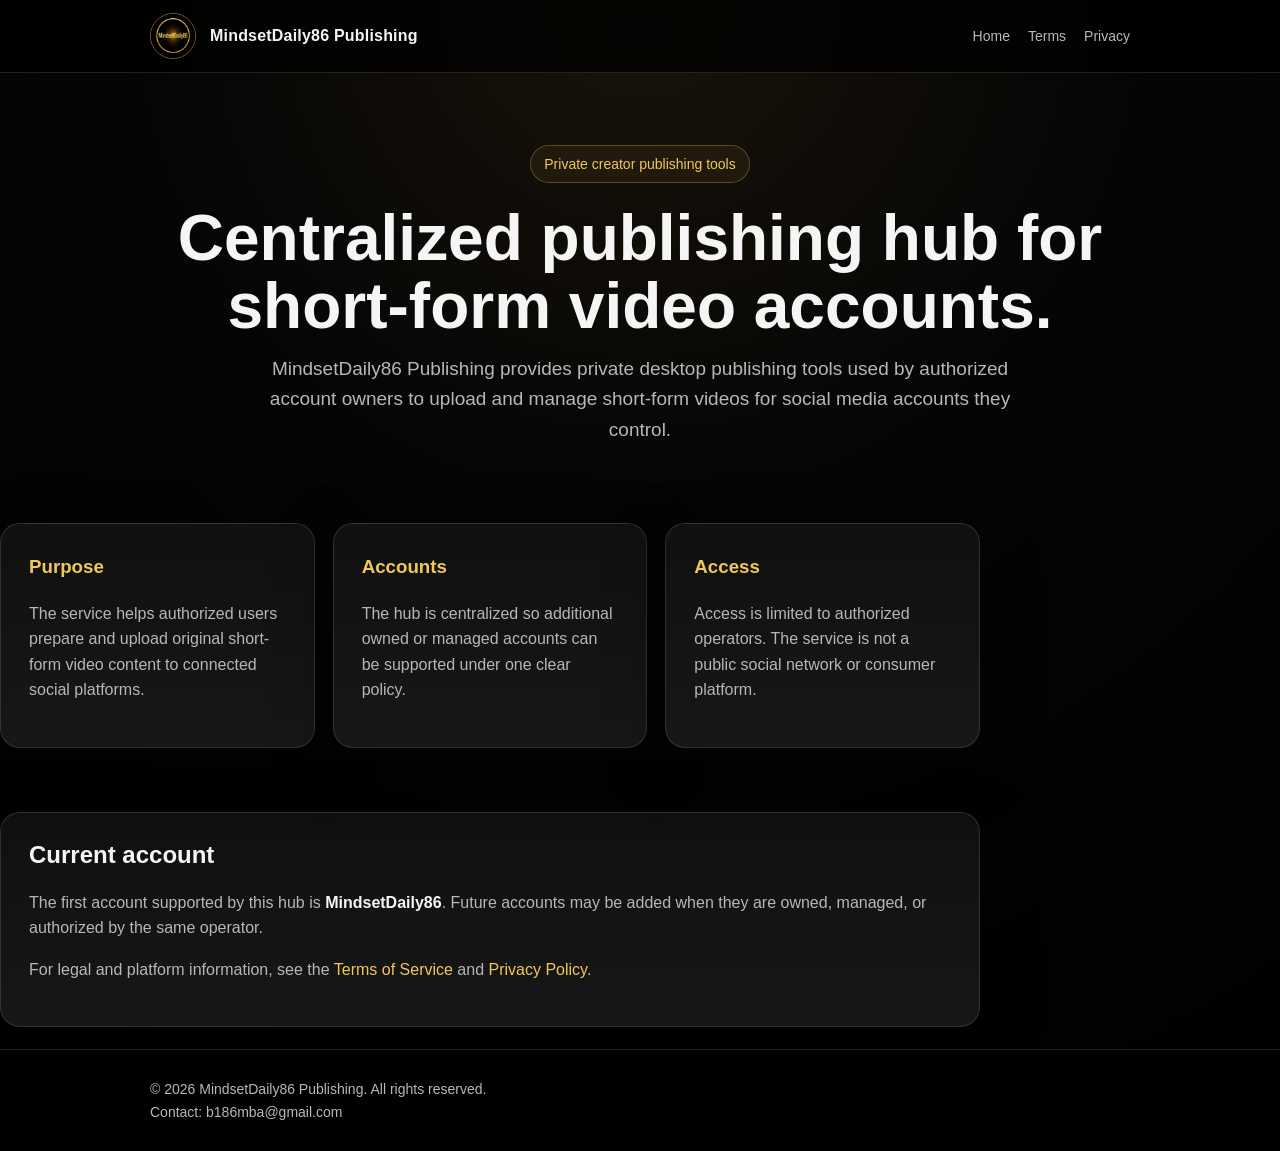
==== index.html @ 81a223ee "Add files via upload" ====
<!doctype html>
<html lang="en">
<head>
  <meta charset="utf-8">
  <meta name="viewport" content="width=device-width, initial-scale=1">
  <title>MindsetDaily86 Publishing</title>
  <meta name="description" content="Centralized publishing information, Terms of Service, and Privacy Policy for MindsetDaily86 Publishing.">
  <link rel="stylesheet" href="styles.css">
</head>
<body>
  <header>
    <div class="wrap nav">
      <a class="brand" href="index.html">
        <img class="logo" src="mindsetdaily86-logo.png" alt="MindsetDaily86 Publishing logo">
        <span>MindsetDaily86 Publishing</span>
      </a>
      <nav class="links" aria-label="Main navigation">
        <a href="index.html">Home</a>
        <a href="terms.html">Terms</a>
        <a href="privacy.html">Privacy</a>
      </nav>
    </div>
  </header>
  
<main>
  <section class="hero wrap">
    <span class="badge">Private creator publishing tools</span>
    <h1>Centralized publishing hub for short-form video accounts.</h1>
    <p class="lead">
      MindsetDaily86 Publishing provides private desktop publishing tools used by authorized account owners
      to upload and manage short-form videos for social media accounts they control.
    </p>
  </section>

  <section class="wrap grid" aria-label="Service summary">
    <article class="card">
      <h3>Purpose</h3>
      <p>
        The service helps authorized users prepare and upload original short-form video content to connected
        social platforms.
      </p>
    </article>
    <article class="card">
      <h3>Accounts</h3>
      <p>
        The hub is centralized so additional owned or managed accounts can be supported under one clear policy.
      </p>
    </article>
    <article class="card">
      <h3>Access</h3>
      <p>
        Access is limited to authorized operators. The service is not a public social network or consumer platform.
      </p>
    </article>
  </section>

  <section class="wrap card">
    <h2>Current account</h2>
    <p>
      The first account supported by this hub is <strong>MindsetDaily86</strong>. Future accounts may be added
      when they are owned, managed, or authorized by the same operator.
    </p>
    <p>
      For legal and platform information, see the <a href="terms.html">Terms of Service</a> and
      <a href="privacy.html">Privacy Policy</a>.
    </p>
  </section>
</main>

  <footer>
    <div class="wrap">
      © 2026 MindsetDaily86 Publishing. All rights reserved.
      <br>
      <span class="small">Contact: b186mba@gmail.com</span>
    </div>
  </footer>
</body>
</html>
---- styles.css ----
:root {
  --bg: #050505;
  --panel: #101010;
  --panel-2: #171717;
  --text: #f5f5f5;
  --muted: #b7b7b7;
  --gold: #d8a93d;
  --gold-2: #f0c85a;
  --line: rgba(255,255,255,.12);
}
* { box-sizing: border-box; }
body {
  margin: 0;
  font-family: Arial, Helvetica, sans-serif;
  background: radial-gradient(circle at top center, #19130a 0, #050505 38%, #000 100%);
  color: var(--text);
  line-height: 1.6;
}
a { color: var(--gold-2); text-decoration: none; }
a:hover { text-decoration: underline; }
.wrap {
  width: min(980px, calc(100% - 32px));
  margin: 0 auto;
}
header {
  border-bottom: 1px solid var(--line);
  background: rgba(0,0,0,.7);
  position: sticky;
  top: 0;
  backdrop-filter: blur(10px);
}
.nav {
  min-height: 72px;
  display: flex;
  align-items: center;
  justify-content: space-between;
  gap: 24px;
}
.brand {
  display: flex;
  align-items: center;
  gap: 14px;
  color: var(--text);
  font-weight: 700;
  letter-spacing: .2px;
}
.logo {
  width: 46px;
  height: 46px;
  border-radius: 50%;
  object-fit: cover;
  border: 1px solid rgba(216,169,61,.55);
}
.links { display: flex; gap: 18px; flex-wrap: wrap; }
.links a { color: var(--muted); font-size: 14px; }
.hero {
  padding: 72px 0 44px;
  text-align: center;
}
.badge {
  display: inline-block;
  border: 1px solid rgba(216,169,61,.35);
  color: var(--gold-2);
  border-radius: 999px;
  padding: 7px 13px;
  font-size: 14px;
  background: rgba(216,169,61,.08);
}
h1 {
  margin: 22px 0 14px;
  font-size: clamp(34px, 6vw, 64px);
  line-height: 1.05;
}
.lead {
  max-width: 760px;
  margin: 0 auto;
  color: var(--muted);
  font-size: 19px;
}
.card {
  background: linear-gradient(180deg, var(--panel), var(--panel-2));
  border: 1px solid var(--line);
  border-radius: 20px;
  padding: 28px;
  margin: 22px 0;
  box-shadow: 0 18px 60px rgba(0,0,0,.35);
}
.grid {
  display: grid;
  grid-template-columns: repeat(3, 1fr);
  gap: 18px;
  margin: 34px 0 64px;
}
.grid .card { margin: 0; }
h2 { margin-top: 0; line-height: 1.2; }
h3 { margin-top: 0; color: var(--gold-2); }
p, li { color: var(--muted); }
strong { color: var(--text); }
.content {
  padding: 42px 0 72px;
}
.content h1 { font-size: clamp(34px, 5vw, 52px); }
.content h2 {
  margin-top: 34px;
  border-top: 1px solid var(--line);
  padding-top: 26px;
}
footer {
  border-top: 1px solid var(--line);
  padding: 28px 0;
  color: var(--muted);
  background: #000;
  font-size: 14px;
}
.small { font-size: 14px; color: var(--muted); }
@media (max-width: 760px) {
  .nav { align-items: flex-start; flex-direction: column; padding: 16px 0; }
  .grid { grid-template-columns: 1fr; }
}
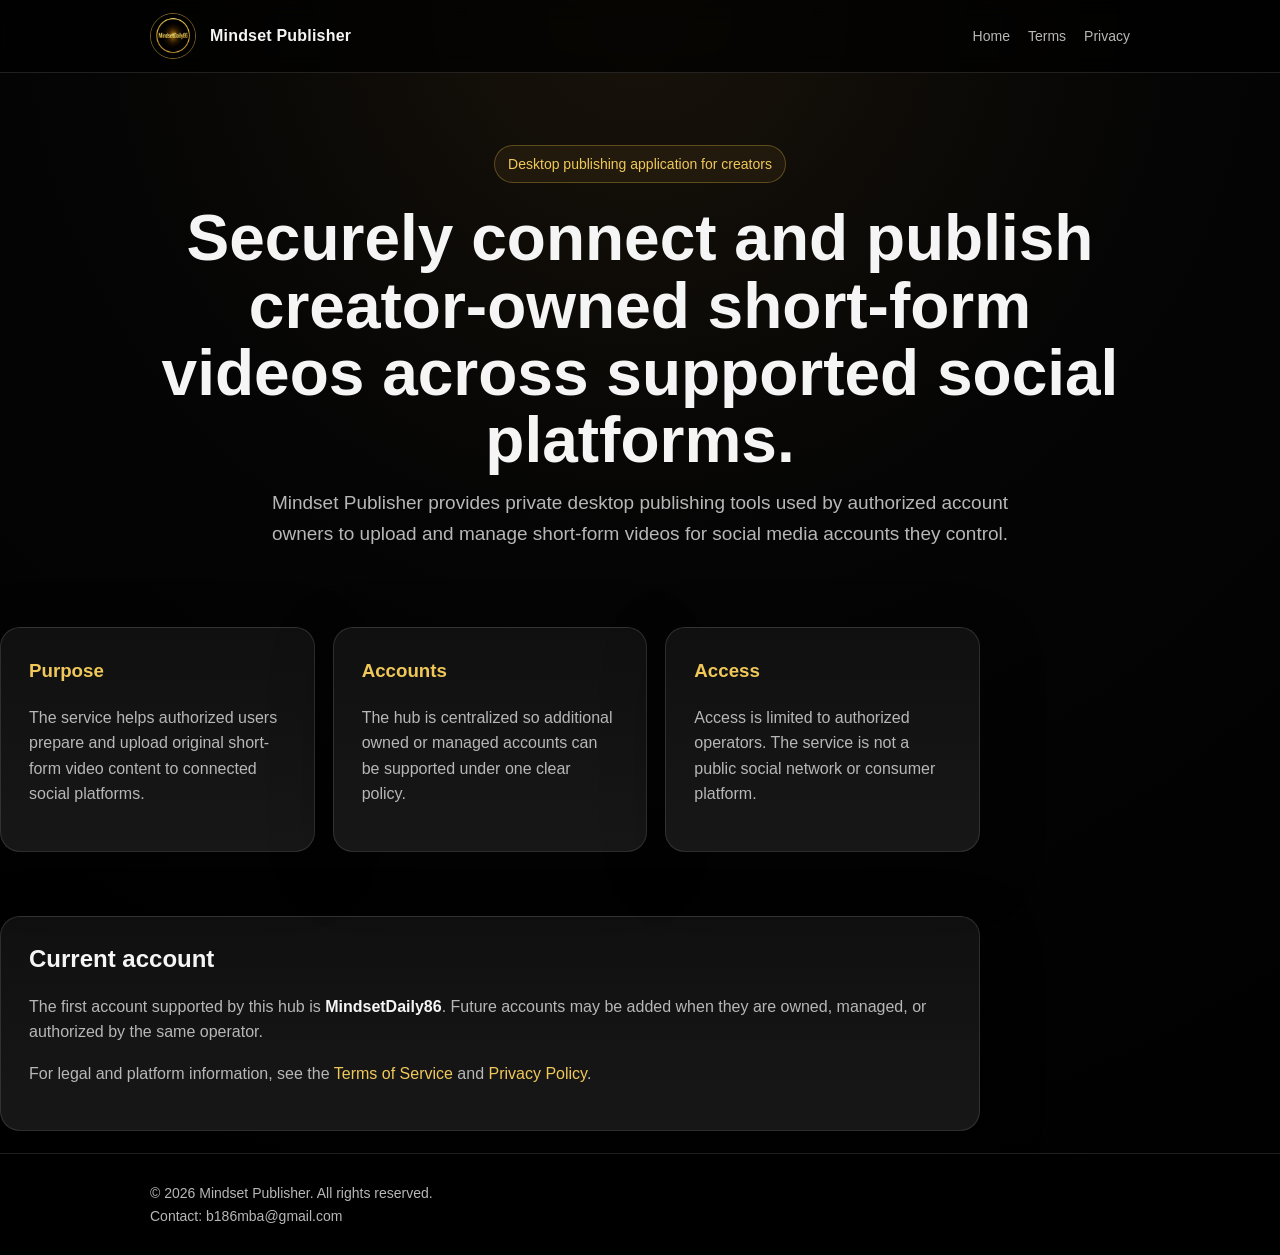
==== commit d7db1dfa: "Change branding to Mindset Publisher Updated branding from MindsetDaily86 Publishing to Mindset Publ" ====
--- a/index.html
+++ b/index.html
@@ -3,16 +3,16 @@
 <head>
   <meta charset="utf-8">
   <meta name="viewport" content="width=device-width, initial-scale=1">
-  <title>MindsetDaily86 Publishing</title>
-  <meta name="description" content="Centralized publishing information, Terms of Service, and Privacy Policy for MindsetDaily86 Publishing.">
+  <title>Mindset Publisher</title>
+  <meta name="description" content="Centralized publishing information, Terms of Service, and Privacy Policy for Mindset Publisher.">
   <link rel="stylesheet" href="styles.css">
 </head>
 <body>
   <header>
     <div class="wrap nav">
       <a class="brand" href="index.html">
-        <img class="logo" src="mindsetdaily86-logo.png" alt="MindsetDaily86 Publishing logo">
-        <span>MindsetDaily86 Publishing</span>
+        <img class="logo" src="mindsetdaily86-logo.png" alt="Mindset Publisher logo">
+        <span>Mindset Publisher</span>
       </a>
       <nav class="links" aria-label="Main navigation">
         <a href="index.html">Home</a>
@@ -24,10 +24,10 @@
   
 <main>
   <section class="hero wrap">
-    <span class="badge">Private creator publishing tools</span>
-    <h1>Centralized publishing hub for short-form video accounts.</h1>
+    <span class="badge">Desktop publishing application for creators</span>
+    <h1>Securely connect and publish creator-owned short-form videos across supported social platforms.</h1>
     <p class="lead">
-      MindsetDaily86 Publishing provides private desktop publishing tools used by authorized account owners
+      Mindset Publisher provides private desktop publishing tools used by authorized account owners
       to upload and manage short-form videos for social media accounts they control.
     </p>
   </section>
@@ -69,7 +69,7 @@
 
   <footer>
     <div class="wrap">
-      © 2026 MindsetDaily86 Publishing. All rights reserved.
+      © 2026 Mindset Publisher. All rights reserved.
       <br>
       <span class="small">Contact: b186mba@gmail.com</span>
     </div>
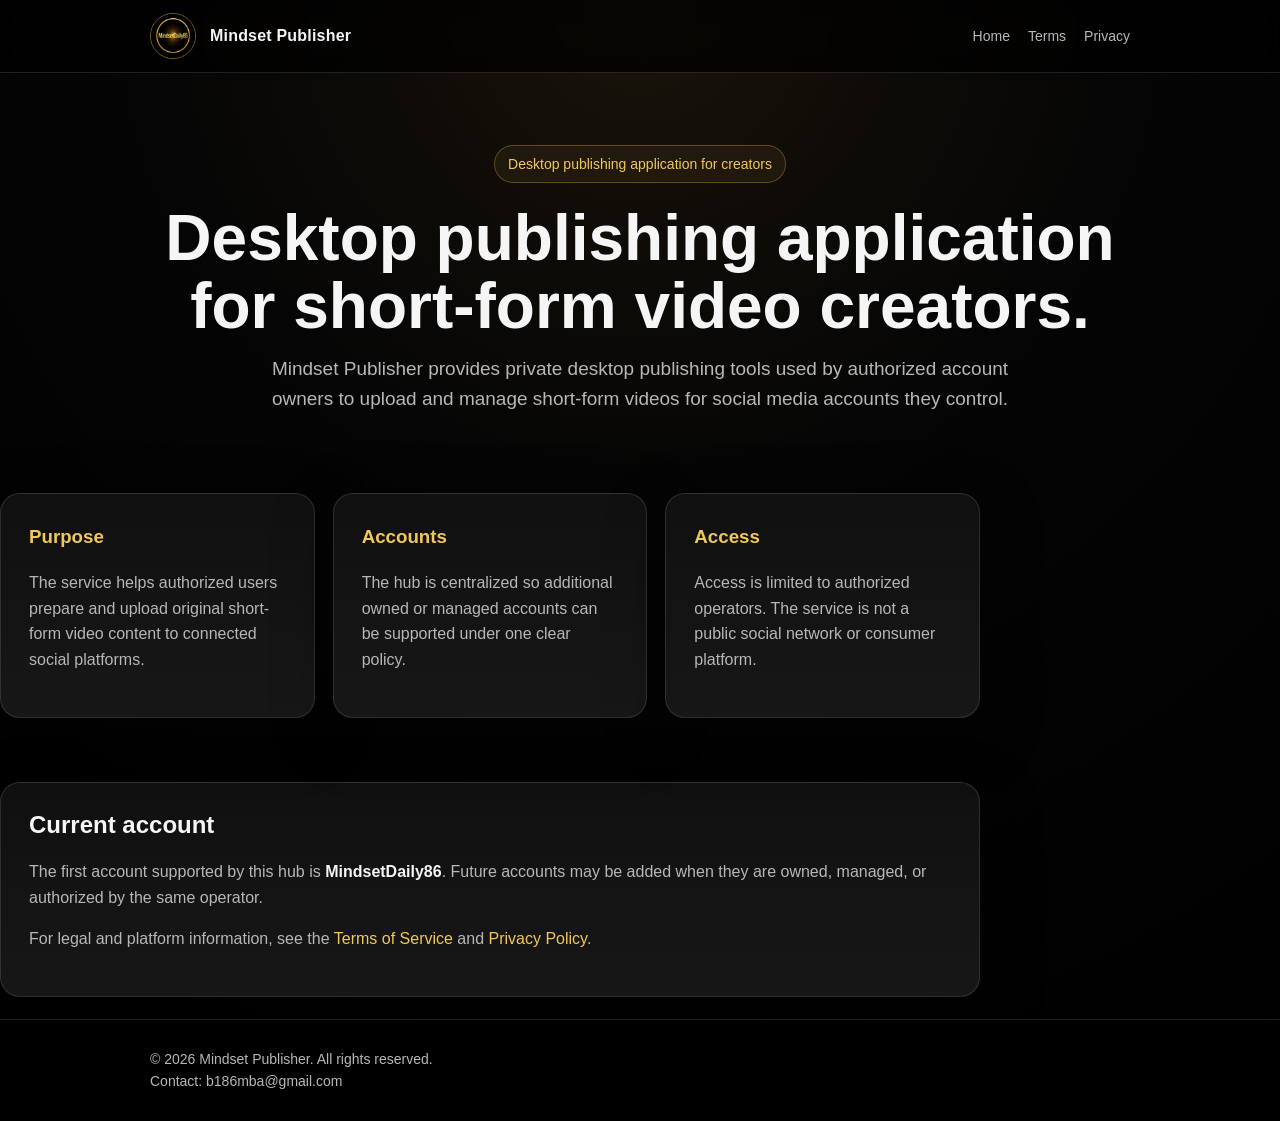
==== commit 1a722c38: "Update header text for clarity and focus" ====
--- a/index.html
+++ b/index.html
@@ -25,7 +25,7 @@
 <main>
   <section class="hero wrap">
     <span class="badge">Desktop publishing application for creators</span>
-    <h1>Securely connect and publish creator-owned short-form videos across supported social platforms.</h1>
+    <h1>Desktop publishing application for short-form video creators.</h1>
     <p class="lead">
       Mindset Publisher provides private desktop publishing tools used by authorized account owners
       to upload and manage short-form videos for social media accounts they control.
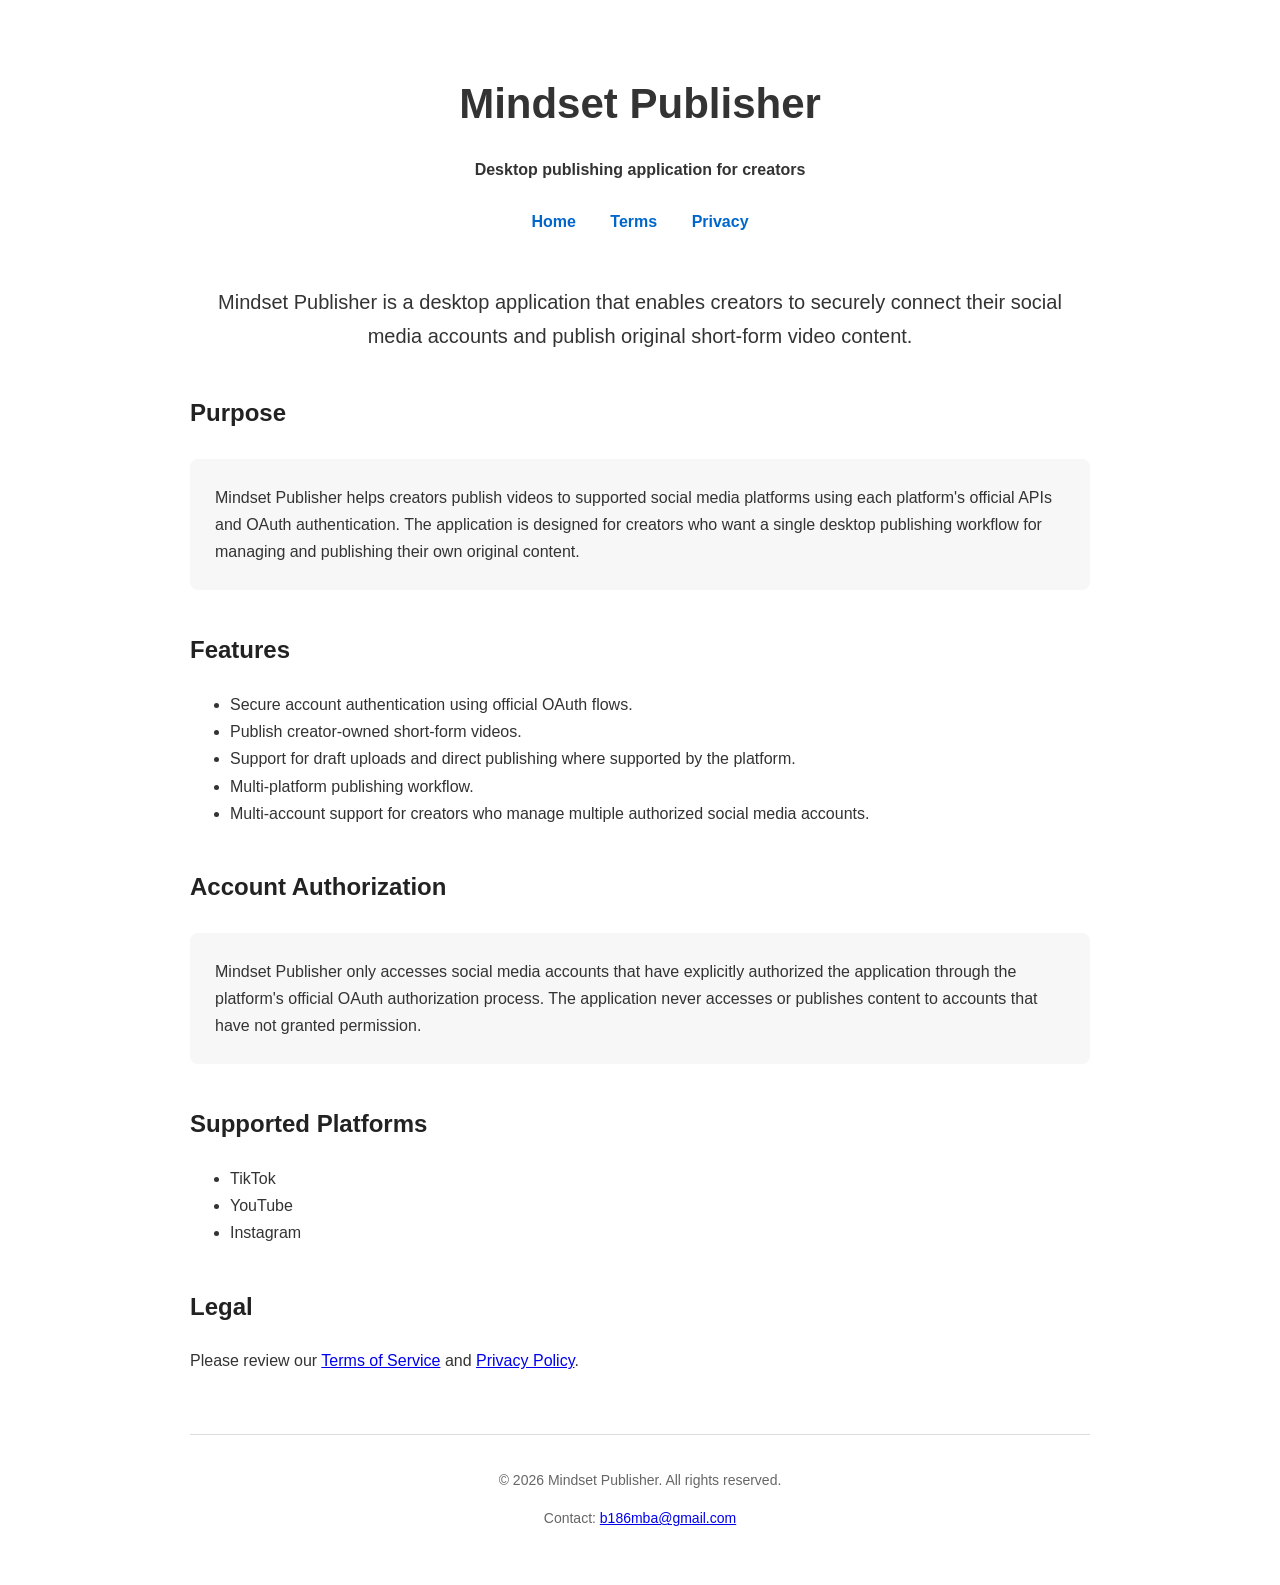
==== commit b81b457d: "Refactor index.html with improved structure and styles Updated HTML structure and added styling for " ====
--- a/index.html
+++ b/index.html
@@ -1,78 +1,207 @@
-<!doctype html>
+<!DOCTYPE html>
 <html lang="en">
 <head>
-  <meta charset="utf-8">
-  <meta name="viewport" content="width=device-width, initial-scale=1">
-  <title>Mindset Publisher</title>
-  <meta name="description" content="Centralized publishing information, Terms of Service, and Privacy Policy for Mindset Publisher.">
-  <link rel="stylesheet" href="styles.css">
+    <meta charset="UTF-8">
+    <meta name="viewport" content="width=device-width, initial-scale=1.0">
+    <title>Mindset Publisher</title>
+
+    <style>
+        body{
+            font-family: Arial, Helvetica, sans-serif;
+            max-width:900px;
+            margin:auto;
+            padding:40px;
+            line-height:1.7;
+            color:#333;
+        }
+
+        header{
+            text-align:center;
+            margin-bottom:50px;
+        }
+
+        h1{
+            font-size:42px;
+            margin-bottom:10px;
+        }
+
+        h2{
+            margin-top:40px;
+            color:#222;
+        }
+
+        nav{
+            margin-top:25px;
+        }
+
+        nav a{
+            text-decoration:none;
+            margin:0 15px;
+            color:#0066cc;
+            font-weight:bold;
+        }
+
+        section{
+            margin-top:35px;
+        }
+
+        ul{
+            margin-top:10px;
+        }
+
+        footer{
+            margin-top:60px;
+            padding-top:20px;
+            border-top:1px solid #ddd;
+            text-align:center;
+            font-size:14px;
+            color:#666;
+        }
+
+        .hero{
+            text-align:center;
+            margin-top:40px;
+        }
+
+        .hero p{
+            font-size:20px;
+        }
+
+        .box{
+            background:#f7f7f7;
+            border-radius:8px;
+            padding:25px;
+            margin-top:25px;
+        }
+    </style>
+
 </head>
+
 <body>
-  <header>
-    <div class="wrap nav">
-      <a class="brand" href="index.html">
-        <img class="logo" src="mindsetdaily86-logo.png" alt="Mindset Publisher logo">
-        <span>Mindset Publisher</span>
-      </a>
-      <nav class="links" aria-label="Main navigation">
+
+<header>
+
+    <h1>Mindset Publisher</h1>
+
+    <p><strong>Desktop publishing application for creators</strong></p>
+
+    <nav>
         <a href="index.html">Home</a>
         <a href="terms.html">Terms</a>
         <a href="privacy.html">Privacy</a>
-      </nav>
-    </div>
-  </header>
-  
-<main>
-  <section class="hero wrap">
-    <span class="badge">Desktop publishing application for creators</span>
-    <h1>Desktop publishing application for short-form video creators.</h1>
-    <p class="lead">
-      Mindset Publisher provides private desktop publishing tools used by authorized account owners
-      to upload and manage short-form videos for social media accounts they control.
+    </nav>
+
+</header>
+
+<div class="hero">
+
+    <p>
+        Mindset Publisher is a desktop application that enables creators to securely
+        connect their social media accounts and publish original short-form video content.
     </p>
-  </section>
-
-  <section class="wrap grid" aria-label="Service summary">
-    <article class="card">
-      <h3>Purpose</h3>
-      <p>
-        The service helps authorized users prepare and upload original short-form video content to connected
-        social platforms.
-      </p>
-    </article>
-    <article class="card">
-      <h3>Accounts</h3>
-      <p>
-        The hub is centralized so additional owned or managed accounts can be supported under one clear policy.
-      </p>
-    </article>
-    <article class="card">
-      <h3>Access</h3>
-      <p>
-        Access is limited to authorized operators. The service is not a public social network or consumer platform.
-      </p>
-    </article>
-  </section>
-
-  <section class="wrap card">
-    <h2>Current account</h2>
-    <p>
-      The first account supported by this hub is <strong>MindsetDaily86</strong>. Future accounts may be added
-      when they are owned, managed, or authorized by the same operator.
-    </p>
-    <p>
-      For legal and platform information, see the <a href="terms.html">Terms of Service</a> and
-      <a href="privacy.html">Privacy Policy</a>.
-    </p>
-  </section>
-</main>
-
-  <footer>
-    <div class="wrap">
-      © 2026 Mindset Publisher. All rights reserved.
-      <br>
-      <span class="small">Contact: b186mba@gmail.com</span>
-    </div>
-  </footer>
+
+</div>
+
+<section>
+
+<h2>Purpose</h2>
+
+<div class="box">
+
+Mindset Publisher helps creators publish videos to supported social media platforms
+using each platform's official APIs and OAuth authentication.
+
+The application is designed for creators who want a single desktop publishing workflow
+for managing and publishing their own original content.
+
+</div>
+
+</section>
+
+<section>
+
+<h2>Features</h2>
+
+<ul>
+
+<li>Secure account authentication using official OAuth flows.</li>
+
+<li>Publish creator-owned short-form videos.</li>
+
+<li>Support for draft uploads and direct publishing where supported by the platform.</li>
+
+<li>Multi-platform publishing workflow.</li>
+
+<li>Multi-account support for creators who manage multiple authorized social media accounts.</li>
+
+</ul>
+
+</section>
+
+<section>
+
+<h2>Account Authorization</h2>
+
+<div class="box">
+
+Mindset Publisher only accesses social media accounts that have explicitly
+authorized the application through the platform's official OAuth authorization
+process.
+
+The application never accesses or publishes content to accounts that have not
+granted permission.
+
+</div>
+
+</section>
+
+<section>
+
+<h2>Supported Platforms</h2>
+
+<ul>
+
+<li>TikTok</li>
+
+<li>YouTube</li>
+
+<li>Instagram</li>
+
+</ul>
+
+</section>
+
+<section>
+
+<h2>Legal</h2>
+
+<p>
+
+Please review our
+<a href="terms.html">Terms of Service</a>
+and
+<a href="privacy.html">Privacy Policy</a>.
+
+</p>
+
+</section>
+
+<footer>
+
+<p>
+
+© 2026 Mindset Publisher. All rights reserved.
+
+</p>
+
+<p>
+
+Contact:
+<a href="mailto:b186mba@gmail.com">b186mba@gmail.com</a>
+
+</p>
+
+</footer>
+
 </body>
 </html>
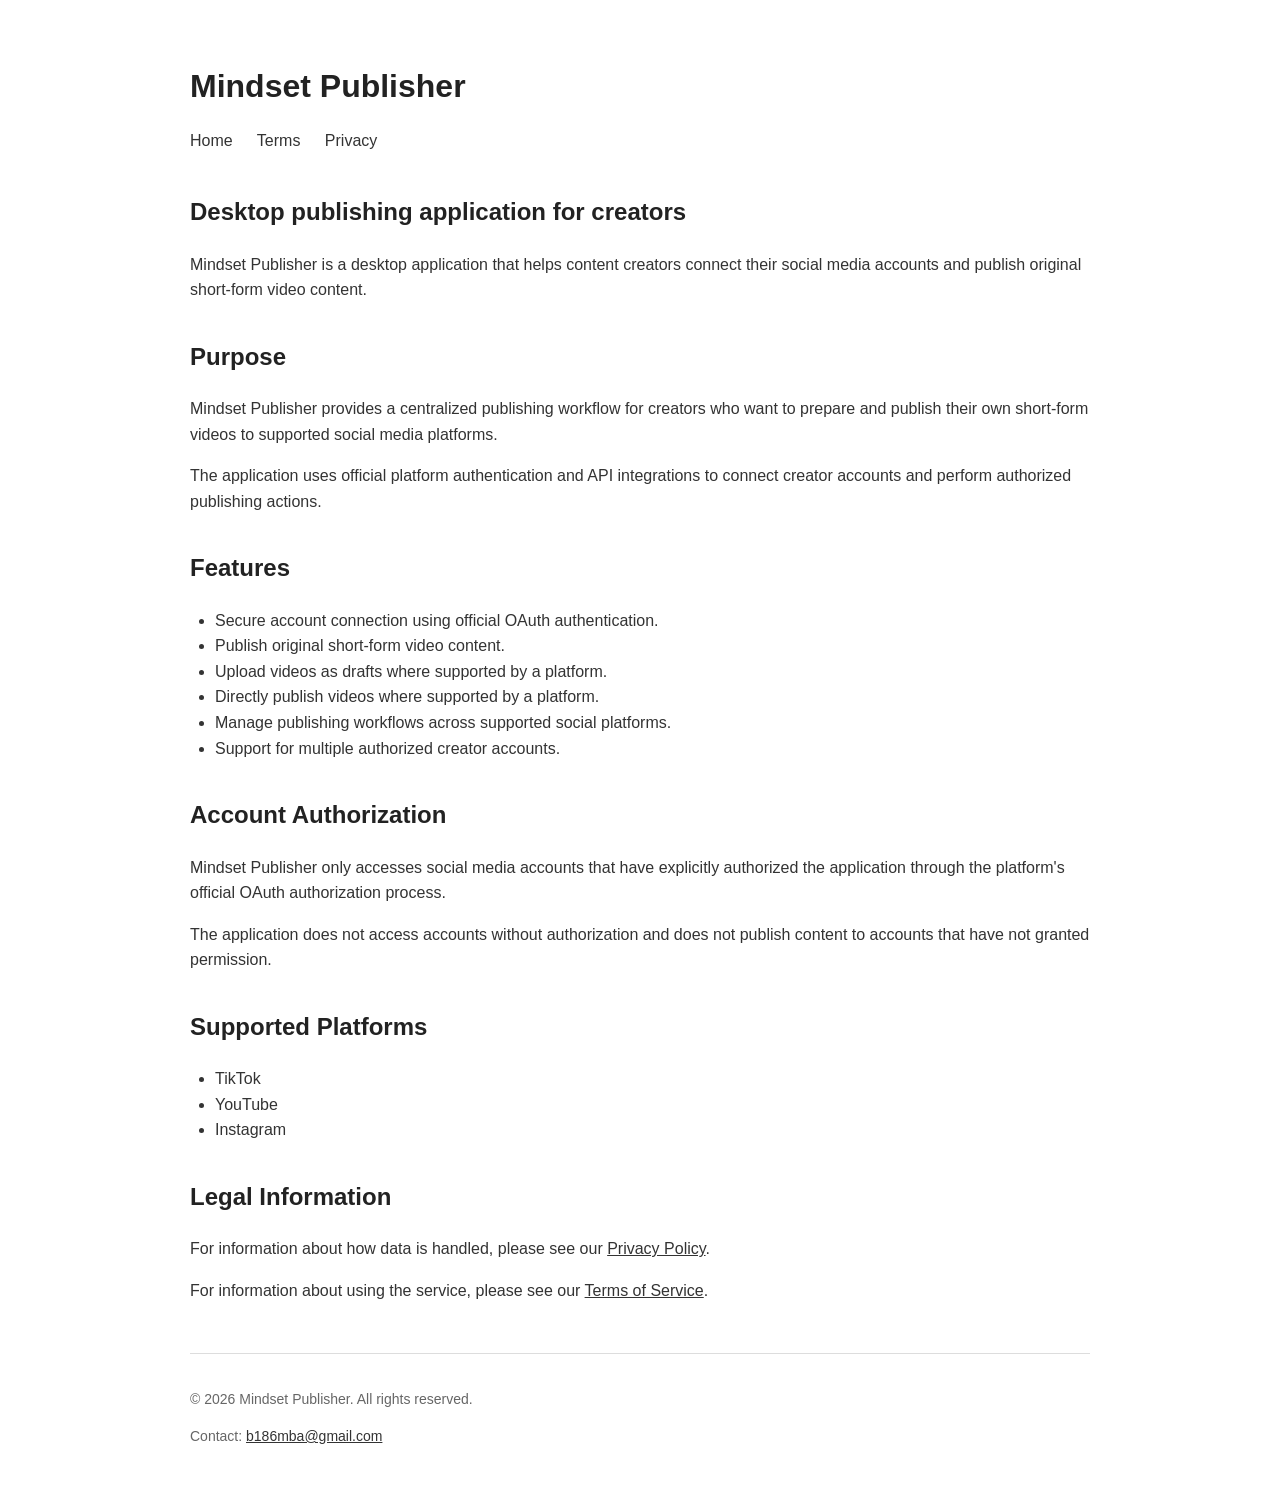
==== commit b50fdec2: "Improve HTML layout and styling Refactor HTML structure and update styles for better layout and read" ====
--- a/index.html
+++ b/index.html
@@ -3,78 +3,66 @@
 <head>
     <meta charset="UTF-8">
     <meta name="viewport" content="width=device-width, initial-scale=1.0">
+
     <title>Mindset Publisher</title>
 
     <style>
-        body{
+        body {
             font-family: Arial, Helvetica, sans-serif;
-            max-width:900px;
-            margin:auto;
-            padding:40px;
-            line-height:1.7;
-            color:#333;
+            max-width: 900px;
+            margin: 0 auto;
+            padding: 40px 20px;
+            line-height: 1.6;
+            color: #333;
         }
 
-        header{
-            text-align:center;
-            margin-bottom:50px;
+        header {
+            margin-bottom: 40px;
         }
 
-        h1{
-            font-size:42px;
-            margin-bottom:10px;
+        header h1 {
+            margin-bottom: 10px;
         }
 
-        h2{
-            margin-top:40px;
-            color:#222;
+        nav {
+            margin-top: 15px;
         }
 
-        nav{
-            margin-top:25px;
+        nav a {
+            margin-right: 20px;
+            color: #333;
+            text-decoration: none;
         }
 
-        nav a{
-            text-decoration:none;
-            margin:0 15px;
-            color:#0066cc;
-            font-weight:bold;
+        nav a:hover {
+            text-decoration: underline;
         }
 
-        section{
-            margin-top:35px;
+        h1,
+        h2 {
+            color: #222;
         }
 
-        ul{
-            margin-top:10px;
+        section {
+            margin-top: 35px;
         }
 
-        footer{
-            margin-top:60px;
-            padding-top:20px;
-            border-top:1px solid #ddd;
-            text-align:center;
-            font-size:14px;
-            color:#666;
+        ul {
+            padding-left: 25px;
         }
 
-        .hero{
-            text-align:center;
-            margin-top:40px;
+        footer {
+            margin-top: 50px;
+            padding-top: 20px;
+            border-top: 1px solid #ddd;
+            font-size: 14px;
+            color: #666;
         }
 
-        .hero p{
-            font-size:20px;
-        }
-
-        .box{
-            background:#f7f7f7;
-            border-radius:8px;
-            padding:25px;
-            margin-top:25px;
+        a {
+            color: #333;
         }
     </style>
-
 </head>
 
 <body>
@@ -82,8 +70,6 @@
 <header>
 
     <h1>Mindset Publisher</h1>
-
-    <p><strong>Desktop publishing application for creators</strong></p>
 
     <nav>
         <a href="index.html">Home</a>
@@ -93,113 +79,103 @@
 
 </header>
 
-<div class="hero">
+<main>
+
+    <h2>Desktop publishing application for creators</h2>
 
     <p>
-        Mindset Publisher is a desktop application that enables creators to securely
+        Mindset Publisher is a desktop application that helps content creators
         connect their social media accounts and publish original short-form video content.
     </p>
 
-</div>
+    <section>
 
-<section>
+        <h2>Purpose</h2>
 
-<h2>Purpose</h2>
+        <p>
+            Mindset Publisher provides a centralized publishing workflow for creators
+            who want to prepare and publish their own short-form videos to supported
+            social media platforms.
+        </p>
 
-<div class="box">
+        <p>
+            The application uses official platform authentication and API integrations
+            to connect creator accounts and perform authorized publishing actions.
+        </p>
 
-Mindset Publisher helps creators publish videos to supported social media platforms
-using each platform's official APIs and OAuth authentication.
+    </section>
 
-The application is designed for creators who want a single desktop publishing workflow
-for managing and publishing their own original content.
+    <section>
 
-</div>
+        <h2>Features</h2>
 
-</section>
+        <ul>
+            <li>Secure account connection using official OAuth authentication.</li>
+            <li>Publish original short-form video content.</li>
+            <li>Upload videos as drafts where supported by a platform.</li>
+            <li>Directly publish videos where supported by a platform.</li>
+            <li>Manage publishing workflows across supported social platforms.</li>
+            <li>Support for multiple authorized creator accounts.</li>
+        </ul>
 
-<section>
+    </section>
 
-<h2>Features</h2>
+    <section>
 
-<ul>
+        <h2>Account Authorization</h2>
 
-<li>Secure account authentication using official OAuth flows.</li>
+        <p>
+            Mindset Publisher only accesses social media accounts that have explicitly
+            authorized the application through the platform's official OAuth
+            authorization process.
+        </p>
 
-<li>Publish creator-owned short-form videos.</li>
+        <p>
+            The application does not access accounts without authorization and does not
+            publish content to accounts that have not granted permission.
+        </p>
 
-<li>Support for draft uploads and direct publishing where supported by the platform.</li>
+    </section>
 
-<li>Multi-platform publishing workflow.</li>
+    <section>
 
-<li>Multi-account support for creators who manage multiple authorized social media accounts.</li>
+        <h2>Supported Platforms</h2>
 
-</ul>
+        <ul>
+            <li>TikTok</li>
+            <li>YouTube</li>
+            <li>Instagram</li>
+        </ul>
 
-</section>
+    </section>
 
-<section>
+    <section>
 
-<h2>Account Authorization</h2>
+        <h2>Legal Information</h2>
 
-<div class="box">
+        <p>
+            For information about how data is handled, please see our
+            <a href="privacy.html">Privacy Policy</a>.
+        </p>
 
-Mindset Publisher only accesses social media accounts that have explicitly
-authorized the application through the platform's official OAuth authorization
-process.
+        <p>
+            For information about using the service, please see our
+            <a href="terms.html">Terms of Service</a>.
+        </p>
 
-The application never accesses or publishes content to accounts that have not
-granted permission.
+    </section>
 
-</div>
-
-</section>
-
-<section>
-
-<h2>Supported Platforms</h2>
-
-<ul>
-
-<li>TikTok</li>
-
-<li>YouTube</li>
-
-<li>Instagram</li>
-
-</ul>
-
-</section>
-
-<section>
-
-<h2>Legal</h2>
-
-<p>
-
-Please review our
-<a href="terms.html">Terms of Service</a>
-and
-<a href="privacy.html">Privacy Policy</a>.
-
-</p>
-
-</section>
+</main>
 
 <footer>
 
-<p>
+    <p>
+        © 2026 Mindset Publisher. All rights reserved.
+    </p>
 
-© 2026 Mindset Publisher. All rights reserved.
-
-</p>
-
-<p>
-
-Contact:
-<a href="mailto:b186mba@gmail.com">b186mba@gmail.com</a>
-
-</p>
+    <p>
+        Contact: <a href="mailto:b186mba@gmail.com">b186mba@gmail.com</a>
+    </p>
 
 </footer>
 
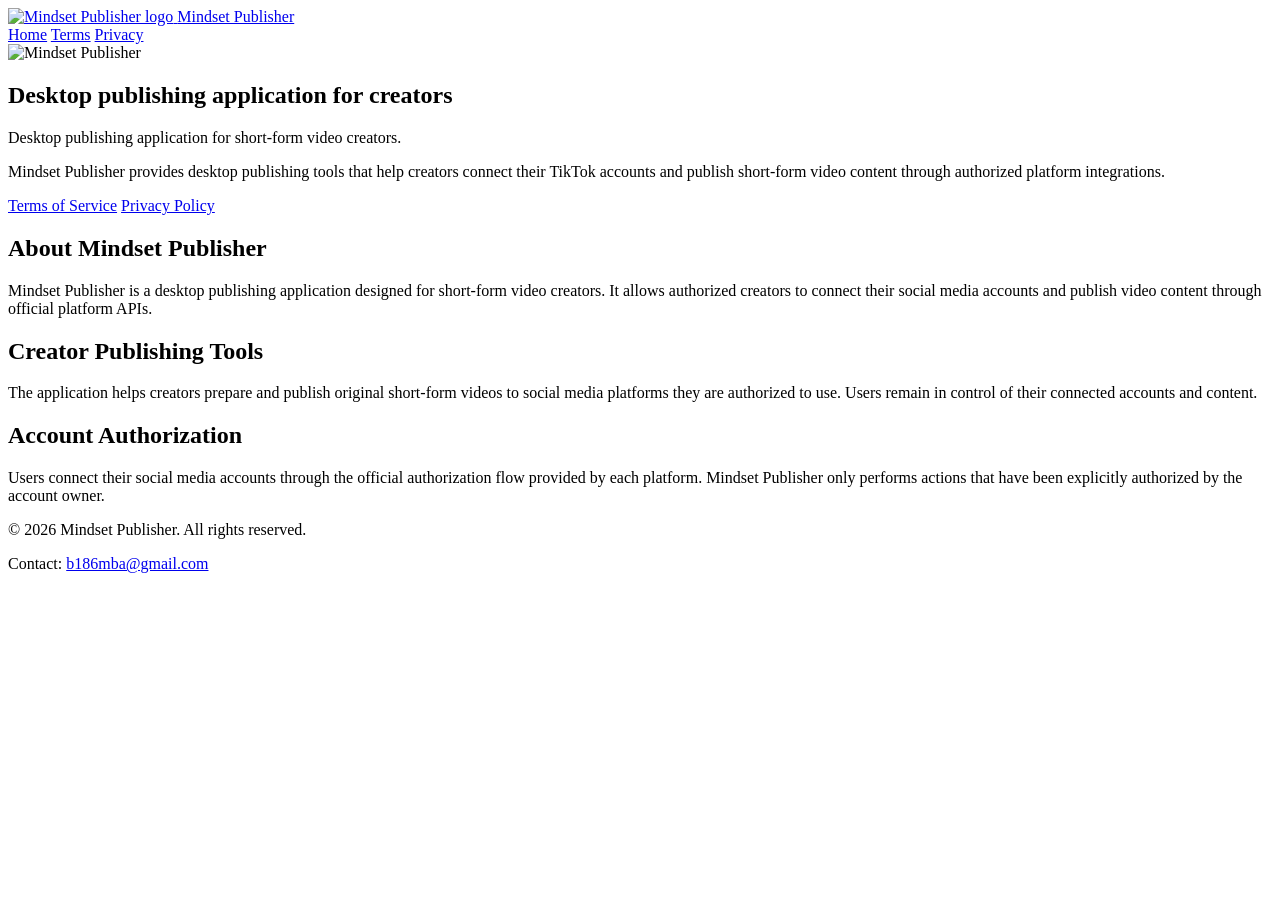
==== commit bfab0fdd: "Refactor index.html structure and content Refactor index.html to improve structure and semantics. Up" ====
--- a/index.html
+++ b/index.html
@@ -3,181 +3,91 @@
 <head>
     <meta charset="UTF-8">
     <meta name="viewport" content="width=device-width, initial-scale=1.0">
-
     <title>Mindset Publisher</title>
 
-    <style>
-        body {
-            font-family: Arial, Helvetica, sans-serif;
-            max-width: 900px;
-            margin: 0 auto;
-            padding: 40px 20px;
-            line-height: 1.6;
-            color: #333;
-        }
-
-        header {
-            margin-bottom: 40px;
-        }
-
-        header h1 {
-            margin-bottom: 10px;
-        }
-
-        nav {
-            margin-top: 15px;
-        }
-
-        nav a {
-            margin-right: 20px;
-            color: #333;
-            text-decoration: none;
-        }
-
-        nav a:hover {
-            text-decoration: underline;
-        }
-
-        h1,
-        h2 {
-            color: #222;
-        }
-
-        section {
-            margin-top: 35px;
-        }
-
-        ul {
-            padding-left: 25px;
-        }
-
-        footer {
-            margin-top: 50px;
-            padding-top: 20px;
-            border-top: 1px solid #ddd;
-            font-size: 14px;
-            color: #666;
-        }
-
-        a {
-            color: #333;
-        }
-    </style>
+    <!-- Keep the same CSS link you use in privacy.html -->
+    <link rel="stylesheet" href="style.css">
 </head>
 
 <body>
 
-<header>
+    <header class="site-header">
+        <div class="container header-inner">
+            <a href="index.html" class="brand">
+                <img src="logo.png" alt="Mindset Publisher logo">
+                <span>Mindset Publisher</span>
+            </a>
 
-    <h1>Mindset Publisher</h1>
+            <nav>
+                <a href="index.html">Home</a>
+                <a href="terms.html">Terms</a>
+                <a href="privacy.html">Privacy</a>
+            </nav>
+        </div>
+    </header>
 
-    <nav>
-        <a href="index.html">Home</a>
-        <a href="terms.html">Terms</a>
-        <a href="privacy.html">Privacy</a>
-    </nav>
+    <main class="container">
 
-</header>
+        <section class="hero">
+            <img src="logo.png" alt="Mindset Publisher" class="hero-logo">
 
-<main>
+            <h1>Desktop publishing application for creators</h1>
 
-    <h2>Desktop publishing application for creators</h2>
+            <p class="subtitle">
+                Desktop publishing application for short-form video creators.
+            </p>
 
-    <p>
-        Mindset Publisher is a desktop application that helps content creators
-        connect their social media accounts and publish original short-form video content.
-    </p>
+            <p>
+                Mindset Publisher provides desktop publishing tools that help creators
+                connect their TikTok accounts and publish short-form video content
+                through authorized platform integrations.
+            </p>
 
-    <section>
+            <a href="terms.html" class="button">Terms of Service</a>
+            <a href="privacy.html" class="button secondary">Privacy Policy</a>
+        </section>
 
-        <h2>Purpose</h2>
+        <section class="content-section">
 
-        <p>
-            Mindset Publisher provides a centralized publishing workflow for creators
-            who want to prepare and publish their own short-form videos to supported
-            social media platforms.
-        </p>
+            <h2>About Mindset Publisher</h2>
 
-        <p>
-            The application uses official platform authentication and API integrations
-            to connect creator accounts and perform authorized publishing actions.
-        </p>
+            <p>
+                Mindset Publisher is a desktop publishing application designed for
+                short-form video creators. It allows authorized creators to connect
+                their social media accounts and publish video content through official
+                platform APIs.
+            </p>
 
-    </section>
+            <h2>Creator Publishing Tools</h2>
 
-    <section>
+            <p>
+                The application helps creators prepare and publish original short-form
+                videos to social media platforms they are authorized to use. Users
+                remain in control of their connected accounts and content.
+            </p>
 
-        <h2>Features</h2>
+            <h2>Account Authorization</h2>
 
-        <ul>
-            <li>Secure account connection using official OAuth authentication.</li>
-            <li>Publish original short-form video content.</li>
-            <li>Upload videos as drafts where supported by a platform.</li>
-            <li>Directly publish videos where supported by a platform.</li>
-            <li>Manage publishing workflows across supported social platforms.</li>
-            <li>Support for multiple authorized creator accounts.</li>
-        </ul>
+            <p>
+                Users connect their social media accounts through the official
+                authorization flow provided by each platform. Mindset Publisher only
+                performs actions that have been explicitly authorized by the account
+                owner.
+            </p>
 
-    </section>
+        </section>
 
-    <section>
+    </main>
 
-        <h2>Account Authorization</h2>
-
-        <p>
-            Mindset Publisher only accesses social media accounts that have explicitly
-            authorized the application through the platform's official OAuth
-            authorization process.
-        </p>
-
-        <p>
-            The application does not access accounts without authorization and does not
-            publish content to accounts that have not granted permission.
-        </p>
-
-    </section>
-
-    <section>
-
-        <h2>Supported Platforms</h2>
-
-        <ul>
-            <li>TikTok</li>
-            <li>YouTube</li>
-            <li>Instagram</li>
-        </ul>
-
-    </section>
-
-    <section>
-
-        <h2>Legal Information</h2>
-
-        <p>
-            For information about how data is handled, please see our
-            <a href="privacy.html">Privacy Policy</a>.
-        </p>
-
-        <p>
-            For information about using the service, please see our
-            <a href="terms.html">Terms of Service</a>.
-        </p>
-
-    </section>
-
-</main>
-
-<footer>
-
-    <p>
-        © 2026 Mindset Publisher. All rights reserved.
-    </p>
-
-    <p>
-        Contact: <a href="mailto:b186mba@gmail.com">b186mba@gmail.com</a>
-    </p>
-
-</footer>
+    <footer>
+        <div class="container">
+            <p>© 2026 Mindset Publisher. All rights reserved.</p>
+            <p>
+                Contact:
+                <a href="mailto:b186mba@gmail.com">b186mba@gmail.com</a>
+            </p>
+        </div>
+    </footer>
 
 </body>
 </html>
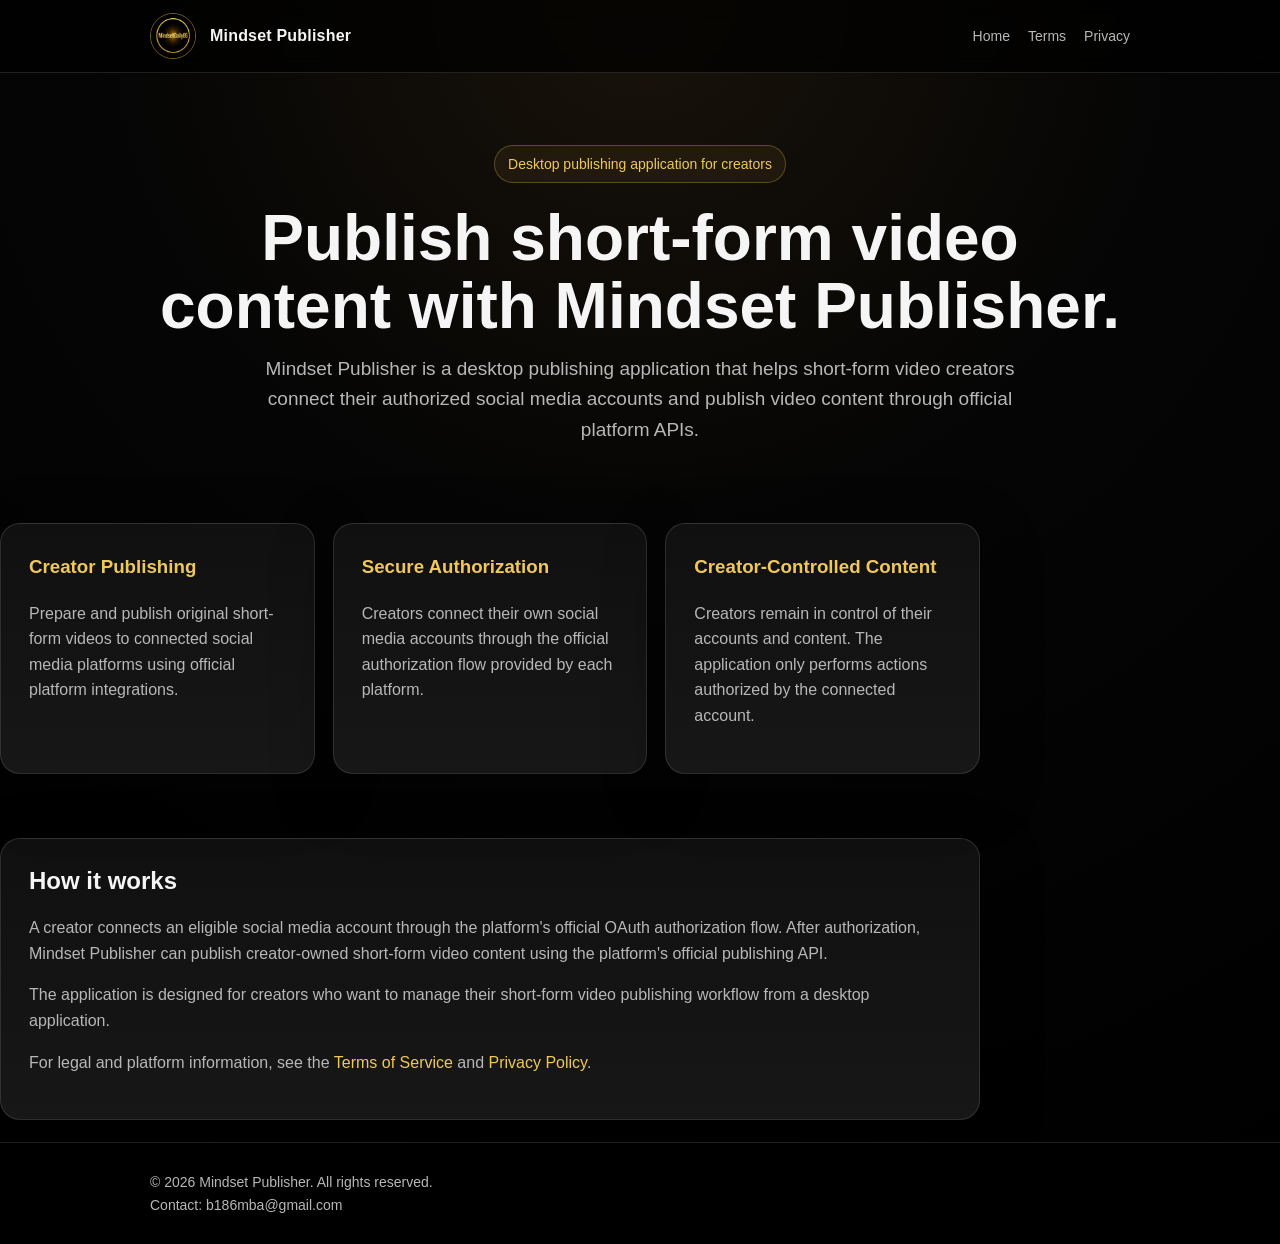
==== commit a2d0c581: "Refactor index.html for improved structure and content" ====
--- a/index.html
+++ b/index.html
@@ -1,93 +1,134 @@
-<!DOCTYPE html>
+<!doctype html>
 <html lang="en">
 <head>
-    <meta charset="UTF-8">
-    <meta name="viewport" content="width=device-width, initial-scale=1.0">
-    <title>Mindset Publisher</title>
-
-    <!-- Keep the same CSS link you use in privacy.html -->
-    <link rel="stylesheet" href="style.css">
+  <meta charset="utf-8">
+  <meta name="viewport" content="width=device-width, initial-scale=1">
+  <title>Mindset Publisher</title>
+  <meta name="description" content="Mindset Publisher is a desktop publishing application for short-form video creators.">
+  <link rel="stylesheet" href="styles.css">
 </head>
 
 <body>
 
-    <header class="site-header">
-        <div class="container header-inner">
-            <a href="index.html" class="brand">
-                <img src="logo.png" alt="Mindset Publisher logo">
-                <span>Mindset Publisher</span>
-            </a>
+  <header>
+    <div class="wrap nav">
 
-            <nav>
-                <a href="index.html">Home</a>
-                <a href="terms.html">Terms</a>
-                <a href="privacy.html">Privacy</a>
-            </nav>
-        </div>
-    </header>
+      <a class="brand" href="index.html">
+        <img
+          class="logo"
+          src="mindsetdaily86-logo.png"
+          alt="Mindset Publisher logo"
+        >
+        <span>Mindset Publisher</span>
+      </a>
 
-    <main class="container">
+      <nav class="links" aria-label="Main navigation">
+        <a href="index.html">Home</a>
+        <a href="terms.html">Terms</a>
+        <a href="privacy.html">Privacy</a>
+      </nav>
 
-        <section class="hero">
-            <img src="logo.png" alt="Mindset Publisher" class="hero-logo">
+    </div>
+  </header>
 
-            <h1>Desktop publishing application for creators</h1>
+  <main>
 
-            <p class="subtitle">
-                Desktop publishing application for short-form video creators.
-            </p>
+    <section class="hero wrap">
 
-            <p>
-                Mindset Publisher provides desktop publishing tools that help creators
-                connect their TikTok accounts and publish short-form video content
-                through authorized platform integrations.
-            </p>
+      <span class="badge">
+        Desktop publishing application for creators
+      </span>
 
-            <a href="terms.html" class="button">Terms of Service</a>
-            <a href="privacy.html" class="button secondary">Privacy Policy</a>
-        </section>
+      <h1>
+        Publish short-form video content with Mindset Publisher.
+      </h1>
 
-        <section class="content-section">
+      <p class="lead">
+        Mindset Publisher is a desktop publishing application that helps
+        short-form video creators connect their authorized social media
+        accounts and publish video content through official platform APIs.
+      </p>
 
-            <h2>About Mindset Publisher</h2>
+    </section>
 
-            <p>
-                Mindset Publisher is a desktop publishing application designed for
-                short-form video creators. It allows authorized creators to connect
-                their social media accounts and publish video content through official
-                platform APIs.
-            </p>
 
-            <h2>Creator Publishing Tools</h2>
+    <section class="wrap grid" aria-label="Service summary">
 
-            <p>
-                The application helps creators prepare and publish original short-form
-                videos to social media platforms they are authorized to use. Users
-                remain in control of their connected accounts and content.
-            </p>
+      <article class="card">
+        <h3>Creator Publishing</h3>
 
-            <h2>Account Authorization</h2>
+        <p>
+          Prepare and publish original short-form videos to connected social
+          media platforms using official platform integrations.
+        </p>
+      </article>
 
-            <p>
-                Users connect their social media accounts through the official
-                authorization flow provided by each platform. Mindset Publisher only
-                performs actions that have been explicitly authorized by the account
-                owner.
-            </p>
 
-        </section>
+      <article class="card">
+        <h3>Secure Authorization</h3>
 
-    </main>
+        <p>
+          Creators connect their own social media accounts through the
+          official authorization flow provided by each platform.
+        </p>
+      </article>
 
-    <footer>
-        <div class="container">
-            <p>© 2026 Mindset Publisher. All rights reserved.</p>
-            <p>
-                Contact:
-                <a href="mailto:b186mba@gmail.com">b186mba@gmail.com</a>
-            </p>
-        </div>
-    </footer>
+
+      <article class="card">
+        <h3>Creator-Controlled Content</h3>
+
+        <p>
+          Creators remain in control of their accounts and content. The
+          application only performs actions authorized by the connected account.
+        </p>
+      </article>
+
+    </section>
+
+
+    <section class="wrap card">
+
+      <h2>How it works</h2>
+
+      <p>
+        A creator connects an eligible social media account through the
+        platform's official OAuth authorization flow. After authorization,
+        Mindset Publisher can publish creator-owned short-form video content
+        using the platform's official publishing API.
+      </p>
+
+      <p>
+        The application is designed for creators who want to manage their
+        short-form video publishing workflow from a desktop application.
+      </p>
+
+      <p>
+        For legal and platform information, see the
+        <a href="terms.html">Terms of Service</a>
+        and
+        <a href="privacy.html">Privacy Policy</a>.
+      </p>
+
+    </section>
+
+  </main>
+
+
+  <footer>
+
+    <div class="wrap">
+
+      © 2026 Mindset Publisher. All rights reserved.
+
+      <br>
+
+      <span class="small">
+        Contact: b186mba@gmail.com
+      </span>
+
+    </div>
+
+  </footer>
 
 </body>
 </html>
--- a/styles.css
+++ b/styles.css
@@ -0,0 +1,119 @@
+:root {
+  --bg: #050505;
+  --panel: #101010;
+  --panel-2: #171717;
+  --text: #f5f5f5;
+  --muted: #b7b7b7;
+  --gold: #d8a93d;
+  --gold-2: #f0c85a;
+  --line: rgba(255,255,255,.12);
+}
+* { box-sizing: border-box; }
+body {
+  margin: 0;
+  font-family: Arial, Helvetica, sans-serif;
+  background: radial-gradient(circle at top center, #19130a 0, #050505 38%, #000 100%);
+  color: var(--text);
+  line-height: 1.6;
+}
+a { color: var(--gold-2); text-decoration: none; }
+a:hover { text-decoration: underline; }
+.wrap {
+  width: min(980px, calc(100% - 32px));
+  margin: 0 auto;
+}
+header {
+  border-bottom: 1px solid var(--line);
+  background: rgba(0,0,0,.7);
+  position: sticky;
+  top: 0;
+  backdrop-filter: blur(10px);
+}
+.nav {
+  min-height: 72px;
+  display: flex;
+  align-items: center;
+  justify-content: space-between;
+  gap: 24px;
+}
+.brand {
+  display: flex;
+  align-items: center;
+  gap: 14px;
+  color: var(--text);
+  font-weight: 700;
+  letter-spacing: .2px;
+}
+.logo {
+  width: 46px;
+  height: 46px;
+  border-radius: 50%;
+  object-fit: cover;
+  border: 1px solid rgba(216,169,61,.55);
+}
+.links { display: flex; gap: 18px; flex-wrap: wrap; }
+.links a { color: var(--muted); font-size: 14px; }
+.hero {
+  padding: 72px 0 44px;
+  text-align: center;
+}
+.badge {
+  display: inline-block;
+  border: 1px solid rgba(216,169,61,.35);
+  color: var(--gold-2);
+  border-radius: 999px;
+  padding: 7px 13px;
+  font-size: 14px;
+  background: rgba(216,169,61,.08);
+}
+h1 {
+  margin: 22px 0 14px;
+  font-size: clamp(34px, 6vw, 64px);
+  line-height: 1.05;
+}
+.lead {
+  max-width: 760px;
+  margin: 0 auto;
+  color: var(--muted);
+  font-size: 19px;
+}
+.card {
+  background: linear-gradient(180deg, var(--panel), var(--panel-2));
+  border: 1px solid var(--line);
+  border-radius: 20px;
+  padding: 28px;
+  margin: 22px 0;
+  box-shadow: 0 18px 60px rgba(0,0,0,.35);
+}
+.grid {
+  display: grid;
+  grid-template-columns: repeat(3, 1fr);
+  gap: 18px;
+  margin: 34px 0 64px;
+}
+.grid .card { margin: 0; }
+h2 { margin-top: 0; line-height: 1.2; }
+h3 { margin-top: 0; color: var(--gold-2); }
+p, li { color: var(--muted); }
+strong { color: var(--text); }
+.content {
+  padding: 42px 0 72px;
+}
+.content h1 { font-size: clamp(34px, 5vw, 52px); }
+.content h2 {
+  margin-top: 34px;
+  border-top: 1px solid var(--line);
+  padding-top: 26px;
+}
+footer {
+  border-top: 1px solid var(--line);
+  padding: 28px 0;
+  color: var(--muted);
+  background: #000;
+  font-size: 14px;
+}
+.small { font-size: 14px; color: var(--muted); }
+@media (max-width: 760px) {
+  .nav { align-items: flex-start; flex-direction: column; padding: 16px 0; }
+  .grid { grid-template-columns: 1fr; }
+}
